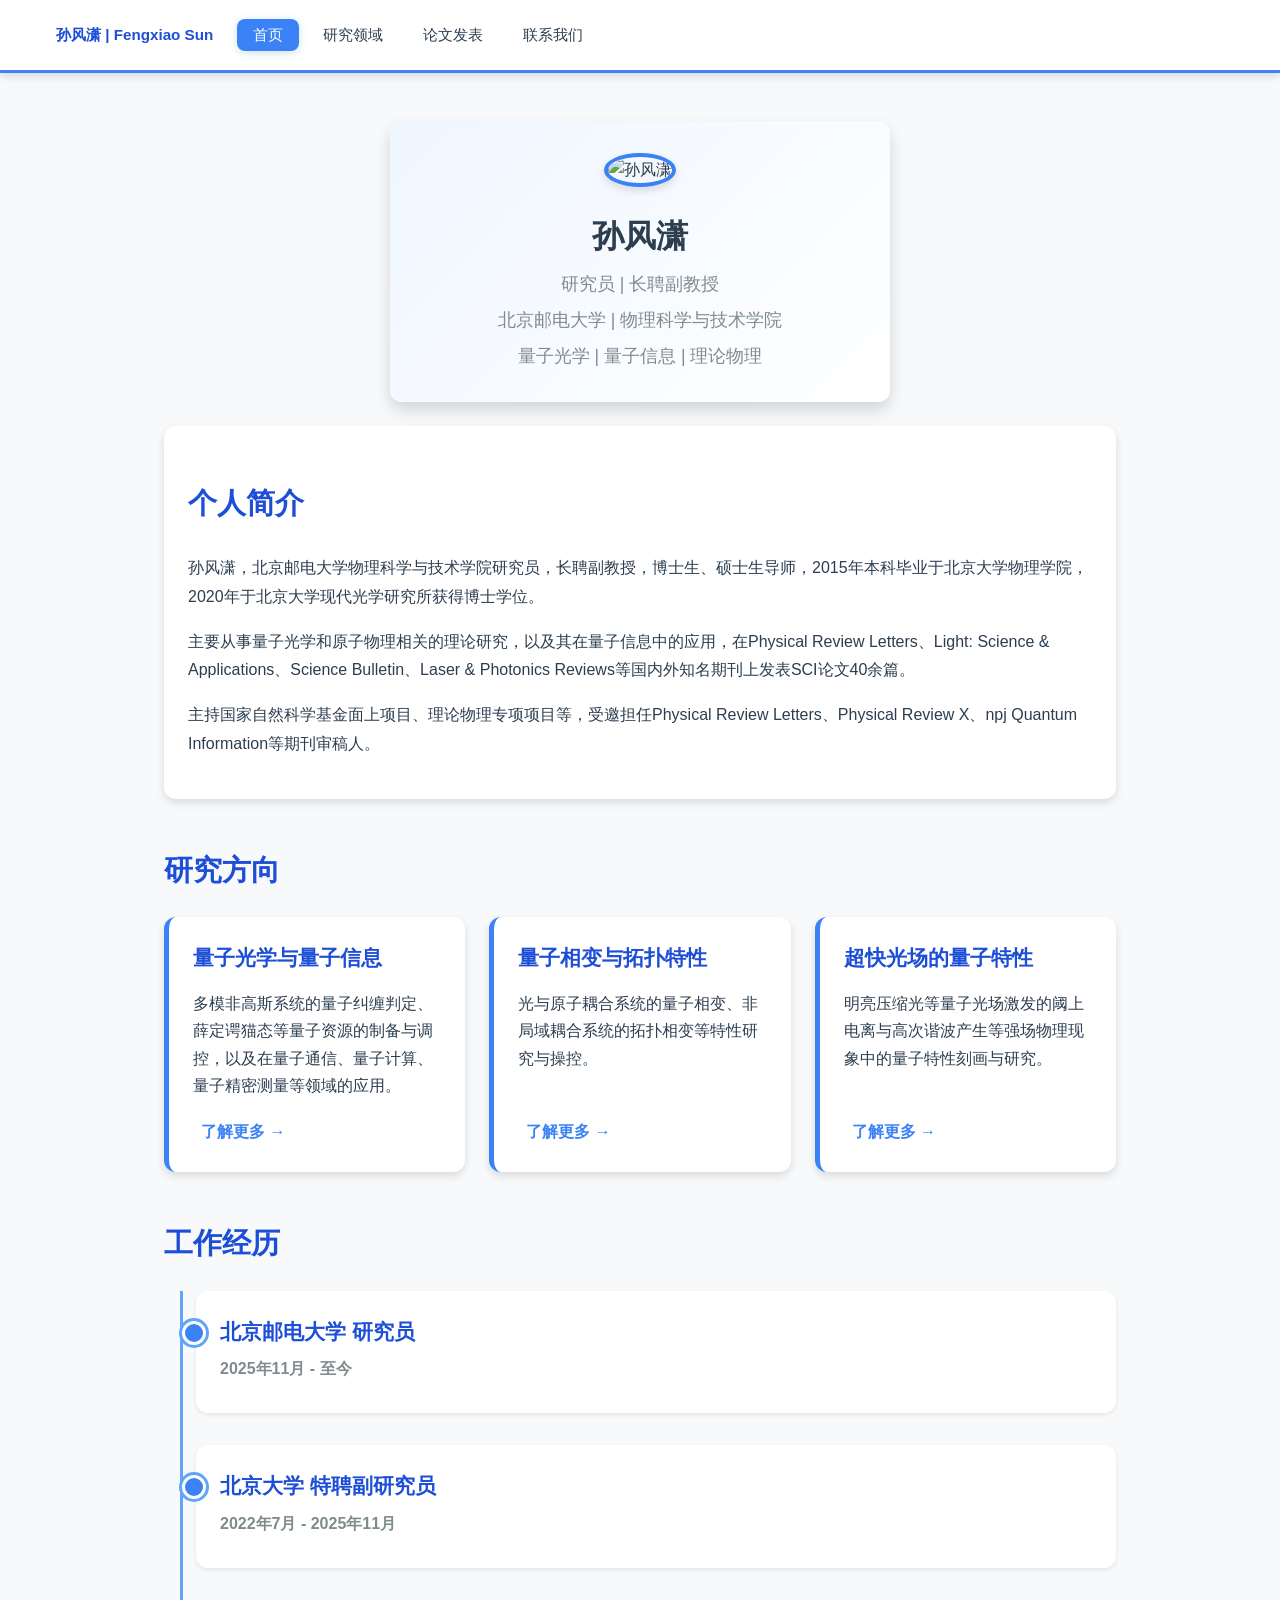
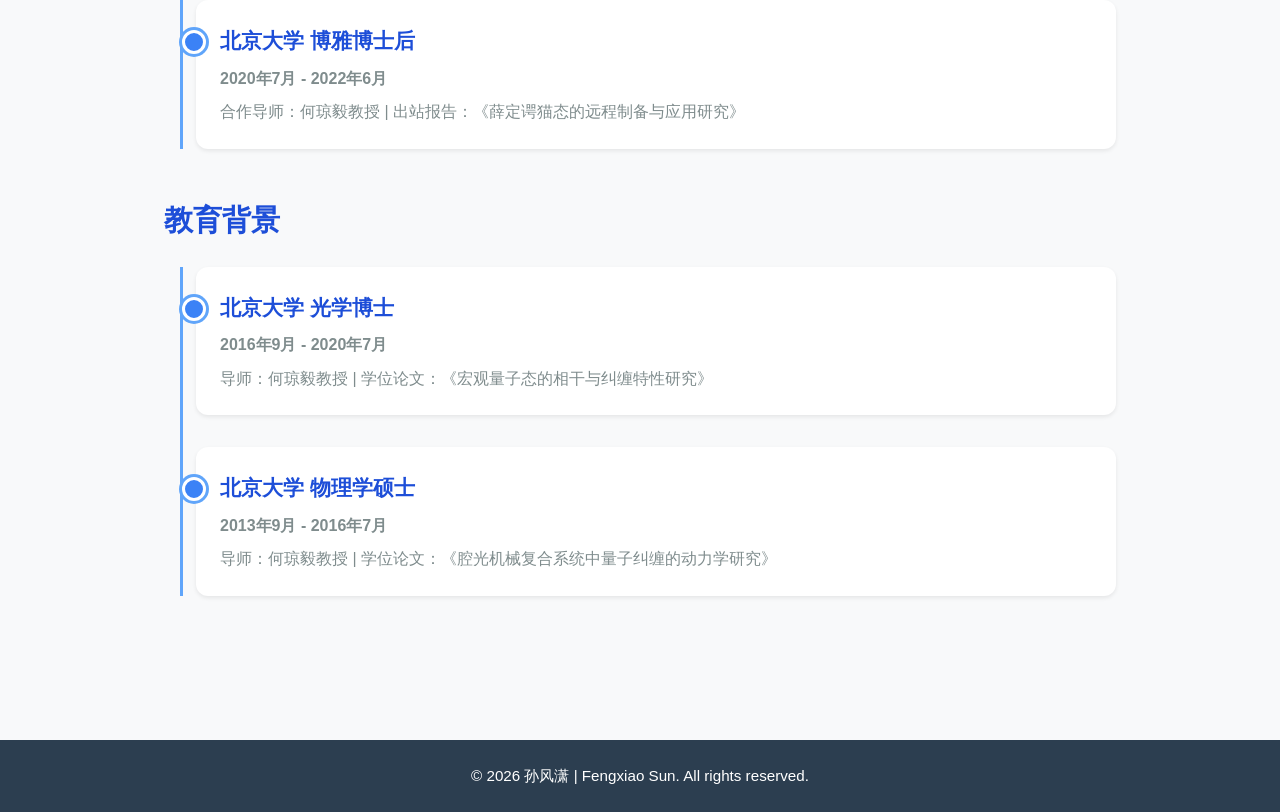
==== index.html @ 9a3701d8 "Initial commit: add site files" ====
<!DOCTYPE html>
<html lang="zh-CN">
<head>
    <meta charset="UTF-8">
    <meta name="viewport" content="width=device-width, initial-scale=1.0">
    <title>孙风潇 - 个人主页</title>
    <link rel="stylesheet" href="style.css">
    <script src="navbar.js" defer></script>
</head>
<body>
    <!-- 导航栏 -->
    <nav class="navbar">
        <div class="navbar-container">
            <a href="index.html#profile-section" class="navbar-logo">孙风潇 | Fengxiao Sun</a>
            <ul class="nav-menu">
                <li class="nav-item"><a href="index.html" class="nav-link active">首页</a></li>
                <li class="nav-item"><a href="research.html" class="nav-link">研究领域</a></li>
                <li class="nav-item"><a href="publications.html" class="nav-link">论文发表</a></li>
                <li class="nav-item"><a href="contact.html" class="nav-link">联系我们</a></li>
            </ul>
        </div>
    </nav>

    <!-- 首页内容 -->
    <main class="main-content">
        <div class="container">
            <!-- 个人信息卡片 -->
            <section class="hero-section" id="profile-section">
                <div class="profile-card">
                    <img src="imag/Fengxiao.jpg" alt="孙风潇" class="avatar-image">
                    <h1 class="profile-name">孙风潇</h1>
                    <p class="profile-title">研究员 | 长聘副教授</p>
                    <p class="profile-title">北京邮电大学 | 物理科学与技术学院</p>
                    <p class="profile-title">量子光学 | 量子信息 | 理论物理</p>
                </div>
            </section>

            <!-- 简介 -->
            <section class="intro-section intro-section-reduced">
                <h2>个人简介</h2>
                <p>孙风潇，北京邮电大学物理科学与技术学院研究员，长聘副教授，博士生、硕士生导师，2015年本科毕业于北京大学物理学院，2020年于北京大学现代光学研究所获得博士学位。</p>
                <p>主要从事量子光学和原子物理相关的理论研究，以及其在量子信息中的应用，在Physical Review Letters、Light: Science & Applications、Science Bulletin、Laser & Photonics Reviews等国内外知名期刊上发表SCI论文40余篇。</p>
                <p>主持国家自然科学基金面上项目、理论物理专项项目等，受邀担任Physical Review Letters、Physical Review X、npj Quantum Information等期刊审稿人。</p>
            </section>

            <!-- 研究方向 -->
            <section class="research-section">
                <h2>研究方向</h2>
                <div class="research-grid">
                    <div class="research-card">
                        <h3>量子光学与量子信息</h3>
                        <p>多模非高斯系统的量子纠缠判定、薛定谔猫态等量子资源的制备与调控，以及在量子通信、量子计算、量子精密测量等领域的应用。</p>
                        <a href="research.html#quantum-optics" class="read-more">了解更多 →</a>
                    </div>
                    <div class="research-card">
                        <h3>量子相变与拓扑特性</h3>
                        <p>光与原子耦合系统的量子相变、非局域耦合系统的拓扑相变等特性研究与操控。</p>
                        <a href="research.html#ultrafast-optics" class="read-more">了解更多 →</a>
                    </div>
                    <div class="research-card">
                        <h3>超快光场的量子特性</h3>
                        <p>明亮压缩光等量子光场激发的阈上电离与高次谐波产生等强场物理现象中的量子特性刻画与研究。</p>
                        <a href="research.html#quantum-computing" class="read-more">了解更多 →</a>
                    </div>
                </div>
            </section>

            <!-- 工作经历 -->
            <section class="cv-section">
                <h2>工作经历</h2>
                <div class="timeline">
                    <div class="timeline-item">
                        <div class="timeline-dot"></div>
                        <div class="timeline-content">
                            <h3>北京邮电大学 研究员</h3>
                            <p class="timeline-date">2025年11月 - 至今</p>
                        </div>
                    </div>

                    <div class="timeline-item">
                        <div class="timeline-dot"></div>
                        <div class="timeline-content">
                            <h3>北京大学 特聘副研究员</h3>
                            <p class="timeline-date">2022年7月 - 2025年11月</p>
                        </div>
                    </div>

                    <div class="timeline-item">
                        <div class="timeline-dot"></div>
                        <div class="timeline-content">
                            <h3>北京大学 博雅博士后</h3>
                            <p class="timeline-date">2020年7月 - 2022年6月</p>
                            <p>合作导师：何琼毅教授 | 出站报告：《薛定谔猫态的远程制备与应用研究》</p>
                        </div>
                    </div>


                </div>
            </section>

            <!-- 教育背景 -->
            <section class="cv-section">
                <h2>教育背景</h2>
                <div class="timeline">
                    <div class="timeline-item">
                        <div class="timeline-dot"></div>
                        <div class="timeline-content">
                            <h3>北京大学 光学博士</h3>
                            <p class="timeline-date">2016年9月 - 2020年7月</p>
                            <p>导师：何琼毅教授 | 学位论文：《宏观量子态的相干与纠缠特性研究》</p>
                        </div>
                    </div>

                    <div class="timeline-item">
                        <div class="timeline-dot"></div>
                        <div class="timeline-content">
                            <h3>北京大学 物理学硕士</h3>
                            <p class="timeline-date">2013年9月 - 2016年7月</p>
                            <p>导师：何琼毅教授 | 学位论文：《腔光机械复合系统中量子纠缠的动力学研究》</p>
                        </div>
                    </div>
                </div>
            </section>
        </div>
    </main>

    <!-- 页脚 -->
    <footer class="footer">
        <p>&copy; 2026 孙风潇 | Fengxiao Sun. All rights reserved.</p>
    </footer>
<script>window.parent.postMessage({ action: "ready" }, "*"); 
 
window.console = new Proxy(console, {
  get(target, prop) {
    if (['log', 'warn', 'error'].includes(prop)) {
      return new Proxy(target[prop], {
        apply(fn, thisArg, args) {
          fn.apply(thisArg, args);
          window.parent.postMessage({ action: 'console', 
            type: prop, 
            args: args.map((arg) => {
              try {
                return JSON.stringify(arg).replace(/^["']|["']$/g, '');
              } catch (e) {
                return arg;
              }
            }) 
          }, '*');
        }
      });
    }
    return target[prop];
  }
});
</script></body>
</html>
---- style.css ----
:root {
  /* 主色调 - 亮蓝色系 */
  --primary-color: #3b82f6;
  --primary-dark: #1d4ed8;
  --primary-light: #60a5fa;
  --primary-pale: #eff6ff;
  
  /* 文字和背景 */
  --text-dark: #2c3e50;
  --text-light: #7f8c8d;
  --bg-white: #ffffff;
  --bg-light: #f8f9fa;
  
  /* 边框和分割线 */
  --border-color: #d4e6f1;
  --border-light: #ecf0f1;
  
  /* 阴影 - Material Design */
  --shadow-sm: 0 2px 4px rgba(0, 0, 0, 0.08);
  --shadow-md: 0 4px 8px rgba(0, 0, 0, 0.12);
  --shadow-lg: 0 8px 16px rgba(0, 0, 0, 0.15);
  --shadow-xl: 0 12px 24px rgba(0, 0, 0, 0.18);
  
  /* 圆角 */
  --radius-sm: 4px;
  --radius-md: 8px;
  --radius-lg: 12px;
  --radius-xl: 16px;
  
  /* 间距 */
  --spacing-xs: 4px;
  --spacing-sm: 8px;
  --spacing-md: 16px;
  --spacing-lg: 24px;
  --spacing-xl: 32px;
  --spacing-2xl: 48px;
  
  /* 过渡效果 */
  --transition: all 0.3s ease-in-out;
}

/* ============================================
   全局重置和基础样式
   ============================================ */
* {
  margin: 0;
  padding: 0;
  box-sizing: border-box;
}

html {
  scroll-behavior: smooth;
}

body {
  font-family: -apple-system, BlinkMacSystemFont, 'Segoe UI', Roboto, 'Helvetica Neue', Arial, sans-serif;
  color: var(--text-dark);
  background-color: var(--bg-light);
  line-height: 1.6;
  font-size: 16px;
}

a {
  color: var(--primary-color);
  text-decoration: none;
  transition: var(--transition);
}

a:hover {
  color: var(--primary-dark);
}

/* ============================================
   导航栏
   ============================================ */
.navbar {
  background-color: var(--bg-white);
  box-shadow: var(--shadow-md);
  position: sticky;
  top: 0;
  z-index: 1000;
  border-bottom: 3px solid var(--primary-color);
}

.navbar-container {
  max-width: 1200px;
  margin: 0 auto;
  padding: 0 var(--spacing-md);
  display: flex;
  justify-content: flex-start;
  align-items: center;
  height: 70px;
  gap: var(--spacing-lg);
}

.navbar-logo {
  font-size: 0.95em;
  font-weight: 600;
  color: var(--primary-dark);
  white-space: nowrap;
  min-width: fit-content;
  flex-shrink: 0;
}

.nav-menu {
  display: flex;
  list-style: none;
  gap: var(--spacing-sm);
  flex: 0 1 auto;
  justify-content: center;
}

.nav-item {
  height: 100%;
  display: flex;
  align-items: center;
}

.nav-link {
  color: var(--text-dark);
  font-weight: 500;
  padding: var(--spacing-xs) var(--spacing-md);
  border-radius: var(--radius-md);
  background-color: transparent;
  transition: var(--transition);
  display: block;
  font-size: 0.95em;
}

.nav-link:hover {
  color: var(--primary-color);
  background-color: rgba(91, 163, 181, 0.08);
}

.nav-link.active {
  color: white;
  background-color: var(--primary-color);
  box-shadow: 0 2px 8px rgba(91, 163, 181, 0.3);
}

/* ============================================
   主容器和布局
   ============================================ */
.container {
  max-width: 1000px;
  margin: 0 auto;
  padding: var(--spacing-lg);
}

.main-content {
  min-height: calc(100vh - 70px - 60px);
  padding: var(--spacing-lg) 0;
}

/* ============================================
   页面标题
   ============================================ */
h1 {
  font-size: 2.5em;
  margin-bottom: var(--spacing-lg);
  color: var(--text-dark);
  border-bottom: 3px solid var(--primary-color);
  padding-bottom: var(--spacing-md);
}

h2 {
  font-size: 1.8em;
  margin-top: var(--spacing-2xl);
  margin-bottom: var(--spacing-lg);
  color: var(--primary-dark);
}

h3 {
  font-size: 1.3em;
  color: var(--text-dark);
  margin-bottom: var(--spacing-sm);
}

h4 {
  font-size: 1.1em;
  color: var(--text-dark);
  margin-bottom: var(--spacing-sm);
}

/* 章节小标题 */
.section-subtitle {
  font-size: 1.4em;
  color: var(--primary-dark);
  margin-bottom: var(--spacing-lg);
  padding-left: var(--spacing-md);
  border-left: 4px solid var(--primary-color);
  font-weight: 700;
}

/* ============================================
   首页 - 个人信息卡片
   ============================================ */
.hero-section {
  display: flex;
  justify-content: center;
  margin-bottom: var(--spacing-lg);
}

#profile-section {
  scroll-margin-top: 90px;
}

.profile-card {
  background: linear-gradient(135deg, var(--primary-pale) 0%, var(--bg-white) 100%);
  padding: var(--spacing-xl) var(--spacing-lg) var(--spacing-lg);
  border-radius: var(--radius-lg);
  text-align: center;
  box-shadow: var(--shadow-lg);
  max-width: 500px;
  width: 100%;
}

.avatar-image {
  width: 200px;
  height: 200px;
  margin: 0 auto var(--spacing-md);
  border-radius: 50%;
  box-shadow: var(--shadow-md);
  object-fit: cover;
  border: 4px solid var(--primary-color);
}

.profile-name {
  font-size: 2em;
  margin: var(--spacing-sm) 0;
  border: none;
  padding: 0;
}}

.profile-subtitle {
  font-size: 1.3em;
  color: var(--primary-color);
  margin-bottom: var(--spacing-sm);
  font-weight: 500;
}

.profile-title {
  font-size: 1.1em;
  color: var(--text-light);
  margin-bottom: var(--spacing-sm);
}

.profile-bio {
  font-size: 1em;
  color: var(--text-light);
  font-style: italic;
}

/* ============================================
   快速导航卡片
   ============================================ */
.quick-links {
  margin-bottom: var(--spacing-2xl);
}

.links-grid {
  display: grid;
  grid-template-columns: repeat(auto-fit, minmax(220px, 1fr));
  gap: var(--spacing-lg);
}

.link-card {
  background: var(--bg-white);
  padding: var(--spacing-lg);
  border-radius: var(--radius-lg);
  box-shadow: var(--shadow-md);
  text-align: center;
  transition: var(--transition);
  display: block;
  border-top: 4px solid var(--primary-color);
}

.link-card:hover {
  transform: translateY(-8px);
  box-shadow: var(--shadow-xl);
}

.link-icon {
  font-size: 2.5em;
  margin-bottom: var(--spacing-md);
}

.link-card h3 {
  margin-bottom: var(--spacing-sm);
}

.link-card p {
  color: var(--text-light);
  font-size: 0.95em;
}

/* ============================================
   简介部分
   ============================================ */
.intro-section {
  background: var(--bg-white);
  padding: 4px var(--spacing-lg) var(--spacing-lg);
  border-radius: var(--radius-lg);
  box-shadow: var(--shadow-md);
  line-height: 1.8;
}

.intro-section-reduced {
  margin-top: -var(--spacing-lg);
}

.intro-section p {
  margin-bottom: var(--spacing-md);
  color: var(--text-dark);
}

/* ============================================
   研究方向卡片
   ============================================ */
/* 首页：横向分布网格 */
.research-grid {
  display: grid;
  grid-template-columns: repeat(3, 1fr);
  gap: var(--spacing-lg);
  margin-bottom: var(--spacing-2xl);
}

/* research.html：纵向分布 */
.research-column {
  display: flex;
  flex-direction: column;
  gap: var(--spacing-lg);
  margin-bottom: var(--spacing-2xl);
}

.research-card {
  background: var(--bg-white);
  padding: var(--spacing-lg);
  border-radius: var(--radius-lg);
  box-shadow: var(--shadow-md);
  border-left: 5px solid var(--primary-color);
  transition: var(--transition);
  display: flex;
  flex-direction: column;
}

.research-card[id] {
  scroll-margin-top: 90px;
}

.research-card:hover {
  transform: translateY(-4px);
  box-shadow: var(--shadow-lg);
}

.research-card h3 {
  color: var(--primary-dark);
  margin-bottom: var(--spacing-md);
}

.research-card p {
  line-height: 1.7;
  margin-bottom: var(--spacing-md);
}

.research-card p.research-intro {
  color: var(--text-dark);
}

.paper-title {
  color: var(--text-light);
}

.paper-journal {
  color: var(--text-light);
}

/* 研究卡片图片占位符 */
.research-images {
    display: flex;
    gap: 20px;
    margin: 20px 0;
    justify-content: center;
    flex-wrap: wrap;
}

.research-figure-container {
    max-width: 420px;
    width: 100%;
    aspect-ratio: 1.414;
    perspective: 1000px;
    cursor: pointer;
}

.research-figure-inner {
    position: relative;
    width: 100%;
    height: 100%;
    transition: transform 0.6s ease-in-out;
    transform-style: preserve-3d;
}

.research-figure-container:hover .research-figure-inner {
    transform: rotateY(180deg);
}

.research-figure-front,
.research-figure-back {
    position: absolute;
    width: 100%;
    height: 100%;
    backface-visibility: hidden;
    display: flex;
    align-items: center;
    justify-content: center;
    border-radius: 8px;
    border: 2px solid #999999;
    box-shadow: 0 4px 16px rgba(0, 0, 0, 0.18);
    padding: 12px;
}

.research-figure-front {
    background-color: white;
}

.research-figure-back {
    background: linear-gradient(135deg, #f0f4f8, #ffffff);
    transform: rotateY(180deg);
    padding: 16px;
    overflow-y: auto;
    flex-direction: column;
}

.research-figure-front img {
    max-width: 100%;
    max-height: 100%;
    object-fit: contain;
}

.research-figure-back h4 {
    color: var(--primary-dark);
    margin-bottom: 12px;
    font-size: 1.05em;
    text-align: left;
    font-weight: 700;
}

.research-figure-back p {
    color: var(--text-light);
    font-size: 0.92em;
    line-height: 1.5;
    margin-bottom: 12px;
    text-align: left;
}

.research-figure-back a {
    display: block;
    color: var(--primary-color);
    font-weight: 600;
    font-size: 0.92em;
    margin-top: 12px;
    text-align: left;
}

.img-placeholder {
  flex: 1;
  height: 180px;
  background: linear-gradient(135deg, var(--border-light) 0%, #d5dbdb 100%);
  border-radius: var(--radius-md);
  display: flex;
  align-items: center;
  justify-content: center;
  color: var(--text-light);
  font-size: 0.95em;
  font-weight: 500;
  border: 2px dashed #bdc3c7;
}

.research-tags {
  display: flex;
  flex-wrap: wrap;
  gap: var(--spacing-sm);
}

.tag {
  background-color: var(--primary-pale);
  color: var(--primary-dark);
  padding: var(--spacing-xs) var(--spacing-sm);
  border-radius: var(--radius-sm);
  font-size: 0.85em;
  font-weight: 500;
}

/* "了解更多"链接 */
.read-more {
  display: inline-block;
  color: var(--primary-color);
  font-weight: 600;
  padding: var(--spacing-xs) var(--spacing-sm);
  border-radius: var(--radius-sm);
  background-color: transparent;
  transition: var(--transition);
  margin-top: auto;
}

.read-more:hover {
  color: var(--primary-dark);
  background-color: var(--primary-pale);
}

/* 相关工作部分 */
.related-work {
  margin-top: var(--spacing-lg);
  padding-top: var(--spacing-lg);
  border-top: 2px solid var(--border-light);
}

.related-work h4 {
  color: var(--primary-dark);
  margin-bottom: var(--spacing-md);
  font-size: 1em;
}

.related-work ul {
  list-style: none;
  padding: 0;
}

.related-work li {
  margin-bottom: var(--spacing-sm);
  padding-left: var(--spacing-lg);
  position: relative;
  font-size: 0.95em;
}

.related-work li a {
  color: var(--text-light);
}

.related-work li a:hover {
  color: var(--primary-color);
}

.related-work li::before {
  content: '[●]';
  position: absolute;
  left: 0;
  color: var(--primary-color);
  font-weight: bold;
}

/* ============================================
   当前项目
   ============================================ */
.current-projects {
  margin-bottom: var(--spacing-2xl);
}

.project-list {
  display: grid;
  grid-template-columns: repeat(auto-fit, minmax(280px, 1fr));
  gap: var(--spacing-lg);
}

.project-column {
  display: flex;
  flex-direction: column;
  gap: var(--spacing-lg);
}

.project-item {
  background: var(--bg-white);
  padding: var(--spacing-lg);
  border-radius: var(--radius-lg);
  box-shadow: var(--shadow-md);
  border-left: 5px solid var(--primary-color);
}

.project-item h4 {
  color: var(--primary-dark);
  margin-bottom: var(--spacing-sm);
}

.project-item p {
  color: var(--text-light);
  margin-bottom: var(--spacing-sm);
  font-size: 0.95em;
}

/* ============================================
   论文发表统计
   ============================================ */
.publication-stats {
  display: grid;
  grid-template-columns: repeat(auto-fit, minmax(150px, 1fr));
  gap: var(--spacing-lg);
  margin-bottom: var(--spacing-2xl);
}

.stat-card {
  background: linear-gradient(135deg, var(--primary-color), var(--primary-light));
  color: white;
  padding: var(--spacing-lg);
  border-radius: var(--radius-lg);
  text-align: center;
  box-shadow: var(--shadow-md);
}

.stat-card h3 {
  font-size: 2em;
  color: white;
  margin-bottom: var(--spacing-sm);
}

.stat-card p {
  color: rgba(255, 255, 255, 0.9);
}

/* ============================================
   论文列表
   ============================================ */
.publication-list {
  margin-bottom: var(--spacing-2xl);
}

.publication-item {
  background: var(--bg-white);
  padding: var(--spacing-lg);
  margin-bottom: var(--spacing-lg);
  border-radius: var(--radius-lg);
  box-shadow: var(--shadow-md);
  border-left: 5px solid var(--primary-color);
  display: flex;
  gap: var(--spacing-lg);
}

.pub-year {
  min-width: 60px;
  font-weight: 700;
  color: var(--primary-color);
  font-size: 1.2em;
}

.pub-content {
  flex: 1;
}

.pub-content h4 {
  color: var(--text-dark);
  margin-bottom: var(--spacing-sm);
}

.pub-authors {
  font-size: 0.95em;
  color: var(--text-light);
  margin-bottom: var(--spacing-sm);
}

.pub-journal {
  color: var(--text-light);
  font-size: 0.95em;
  margin-bottom: var(--spacing-sm);
}

.pub-doi {
  color: var(--primary-color);
  font-size: 0.9em;
}

.publication-note {
  text-align: center;
  color: var(--text-light);
  margin-top: var(--spacing-lg);
}

/* ============================================
   简历 - 时间线
   ============================================ */
.cv-section {
  margin-bottom: var(--spacing-2xl);
}

.timeline {
  position: relative;
  padding-left: var(--spacing-xl);
}

.timeline::before {
  content: '';
  position: absolute;
  left: var(--spacing-md);
  top: 0;
  bottom: 0;
  width: 3px;
  background-color: var(--primary-light);
}

.timeline-item {
  position: relative;
  margin-bottom: var(--spacing-xl);
  background: var(--bg-white);
  padding: var(--spacing-lg);
  border-radius: var(--radius-lg);
  box-shadow: var(--shadow-sm);
}

.timeline-dot {
  position: absolute;
  left: -14px;
  top: 30px;
  width: 24px;
  height: 24px;
  background-color: var(--primary-color);
  border: 3px solid var(--bg-white);
  border-radius: 50%;
  box-shadow: 0 0 0 3px var(--primary-light);
}

.timeline-content h3 {
  color: var(--primary-dark);
}

.timeline-date {
  color: var(--primary-color);
  font-weight: 600;
  margin-bottom: var(--spacing-sm);
}

.timeline-content p {
  color: var(--text-light);
}

/* ============================================
   荣誉奖励网格
   ============================================ */
.awards-grid {
  display: grid;
  grid-template-columns: repeat(auto-fit, minmax(250px, 1fr));
  gap: var(--spacing-lg);
  margin-bottom: var(--spacing-2xl);
}

.award-item {
  background: var(--bg-white);
  padding: var(--spacing-lg);
  border-radius: var(--radius-lg);
  box-shadow: var(--shadow-sm);
  border-top: 4px solid var(--primary-color);
  transition: var(--transition);
}

.award-item:hover {
  transform: translateY(-4px);
  box-shadow: var(--shadow-md);
}

.award-item h4 {
  color: var(--primary-dark);
  margin-bottom: var(--spacing-sm);
}

.award-item p {
  color: var(--text-light);
  font-size: 0.95em;
  margin-bottom: var(--spacing-sm);
}

/* ============================================
   学术服务列表
   ============================================ */
.service-list {
  display: grid;
  grid-template-columns: repeat(auto-fit, minmax(300px, 1fr));
  gap: var(--spacing-lg);
  margin-bottom: var(--spacing-2xl);
}

.service-item {
  background: var(--bg-white);
  padding: var(--spacing-lg);
  border-radius: var(--radius-lg);
  box-shadow: var(--shadow-sm);
  border-left: 5px solid var(--primary-light);
}

.service-item h4 {
  color: var(--primary-dark);
  margin-bottom: var(--spacing-md);
}

.service-item ul {
  list-style: none;
  padding: 0;
}

.service-item li {
  color: var(--text-light);
  margin-bottom: var(--spacing-sm);
  padding-left: var(--spacing-md);
  position: relative;
}

.service-item li::before {
  content: '▸';
  position: absolute;
  left: 0;
  color: var(--primary-color);
}

/* ============================================
   联系方式卡片
   ============================================ */
.contact-section {
  margin-bottom: var(--spacing-2xl);
}

.contact-grid {
  display: grid;
  grid-template-columns: repeat(auto-fit, minmax(250px, 1fr));
  gap: var(--spacing-lg);
}

.contact-card {
  background: var(--bg-white);
  padding: var(--spacing-lg);
  border-radius: var(--radius-lg);
  box-shadow: var(--shadow-md);
  text-align: center;
  border-top: 4px solid var(--primary-color);
  transition: var(--transition);
}

.contact-card:hover {
  transform: translateY(-4px);
  box-shadow: var(--shadow-lg);
}

.contact-icon {
  font-size: 2.5em;
  margin-bottom: var(--spacing-md);
}

.contact-card a {
  color: var(--primary-color);
  font-weight: 500;
}

.contact-note {
  color: var(--text-light);
  font-size: 0.9em;
  margin-top: var(--spacing-sm);
}

/* ============================================
   社交媒体链接
   ============================================ */
.social-section {
  margin-bottom: var(--spacing-2xl);
}

.social-links {
  display: flex;
  flex-wrap: wrap;
  gap: var(--spacing-md);
  justify-content: center;
}

.social-link {
  background: linear-gradient(135deg, var(--primary-color), var(--primary-light));
  color: white;
  padding: var(--spacing-md) var(--spacing-lg);
  border-radius: var(--radius-lg);
  display: inline-flex;
  align-items: center;
  gap: var(--spacing-md);
  font-weight: 700;
  transition: var(--transition);
  box-shadow: var(--shadow-md);
  font-size: 1.05em;
}

.social-link:hover {
  transform: translateY(-4px);
  box-shadow: var(--shadow-lg);
  color: white;
}

.social-icon-img {
  width: 32px;
  height: 32px;
  object-fit: contain;
  filter: brightness(0) invert(1);
}

.social-icon-img[src*="ID.png"] {
  width: 32px;
  height: 32px;
}

/* ============================================
   合作和办公时间卡片
   ============================================ */
.collaboration-card,
.hours-card {
  background: var(--bg-white);
  padding: var(--spacing-lg);
  border-radius: var(--radius-lg);
  box-shadow: var(--shadow-md);
  border-left: 5px solid var(--primary-color);
  margin-bottom: var(--spacing-lg);
}

.collaboration-card ul {
  list-style: none;
  padding: 0;
}

.collaboration-card li {
  color: var(--text-light);
  margin-bottom: var(--spacing-md);
  padding-left: var(--spacing-lg);
  position: relative;
  line-height: 1.7;
}

.collaboration-card li::before {
  content: '✓';
  position: absolute;
  left: 0;
  color: var(--primary-color);
  font-weight: bold;
}

.hours-card p {
  color: var(--text-light);
  margin-bottom: var(--spacing-md);
}

/* ============================================
   联系方式卡片（横向分布）
   ============================================ */
.contact-info-section {
  margin-bottom: var(--spacing-2xl);
}

.contact-info-grid {
  display: grid;
  grid-template-columns: repeat(2, 1fr);
  gap: var(--spacing-lg);
}

.contact-info-card {
  background: var(--bg-white);
  padding: var(--spacing-lg);
  border-radius: var(--radius-lg);
  box-shadow: var(--shadow-md);
  border-left: 5px solid var(--primary-color);
}

.contact-info-card h3 {
  color: var(--primary-dark);
  margin-bottom: var(--spacing-md);
}

.contact-info-card p {
  color: var(--text-light);
  line-height: 1.7;
}

.contact-info-card a {
  color: var(--primary-color);
  font-weight: 500;
}

/* ============================================
   页脚
   ============================================ */
.footer {
  background-color: var(--text-dark);
  color: white;
  text-align: center;
  padding: var(--spacing-lg);
  margin-top: var(--spacing-2xl);
  font-size: 0.95em;
}

/* ============================================
   响应式设计 - 平板
   ============================================ */
@media (max-width: 768px) {
  .navbar-container {
    flex-direction: column;
    height: auto;
    padding: var(--spacing-md) 0;
    gap: var(--spacing-md);
  }

  .nav-menu {
    flex-wrap: wrap;
    justify-content: center;
    gap: var(--spacing-md);
  }

  h1 {
    font-size: 2em;
  }

  h2 {
    font-size: 1.5em;
  }

  .section-subtitle {
    font-size: 1.2em;
  }

  .container {
    padding: var(--spacing-md);
  }

  .main-content {
    padding: var(--spacing-lg) 0;
  }

  .publication-item {
    flex-direction: column;
  }

  .pub-year {
    min-width: auto;
    margin-bottom: var(--spacing-sm);
  }

  .research-images {
    flex-direction: column;
  }

  .img-placeholder {
    height: 140px;
  }

  .links-grid,
  .research-grid,
  .project-list,
  .publication-stats,
  .contact-grid,
  .contact-info-grid,
  .awards-grid,
  .service-list {
    grid-template-columns: 1fr;
  }

  /* 平板上研究卡片保持横向但调整为2列 */
  .research-grid {
    grid-template-columns: repeat(2, 1fr);
  }
}

/* ============================================
   响应式设计 - 手机
   ============================================ */
@media (max-width: 480px) {
  body {
    font-size: 14px;
  }

  h1 {
    font-size: 1.6em;
  }

  h2 {
    font-size: 1.3em;
  }

  .section-subtitle {
    font-size: 1.1em;
  }

  .navbar-logo {
    font-size: 1em;
  }

  .nav-menu {
    gap: var(--spacing-sm);
  }

  .nav-link {
    font-size: 0.9em;
    padding: 0 var(--spacing-xs);
  }

  .container {
    padding: var(--spacing-sm);
  }

  .profile-card {
    padding: var(--spacing-lg);
  }

  .avatar-image {
    width: 120px;
    height: 120px;
  }

  .profile-name {
    font-size: 1.5em;
  }

  .social-links {
    gap: var(--spacing-sm);
  }

  .social-link {
    padding: var(--spacing-sm) var(--spacing-md);
    font-size: 0.9em;
  }

  .timeline {
    padding-left: var(--spacing-lg);
  }

  .timeline::before {
    left: var(--spacing-sm);
  }

  .timeline-dot {
    left: -12px;
  }
}
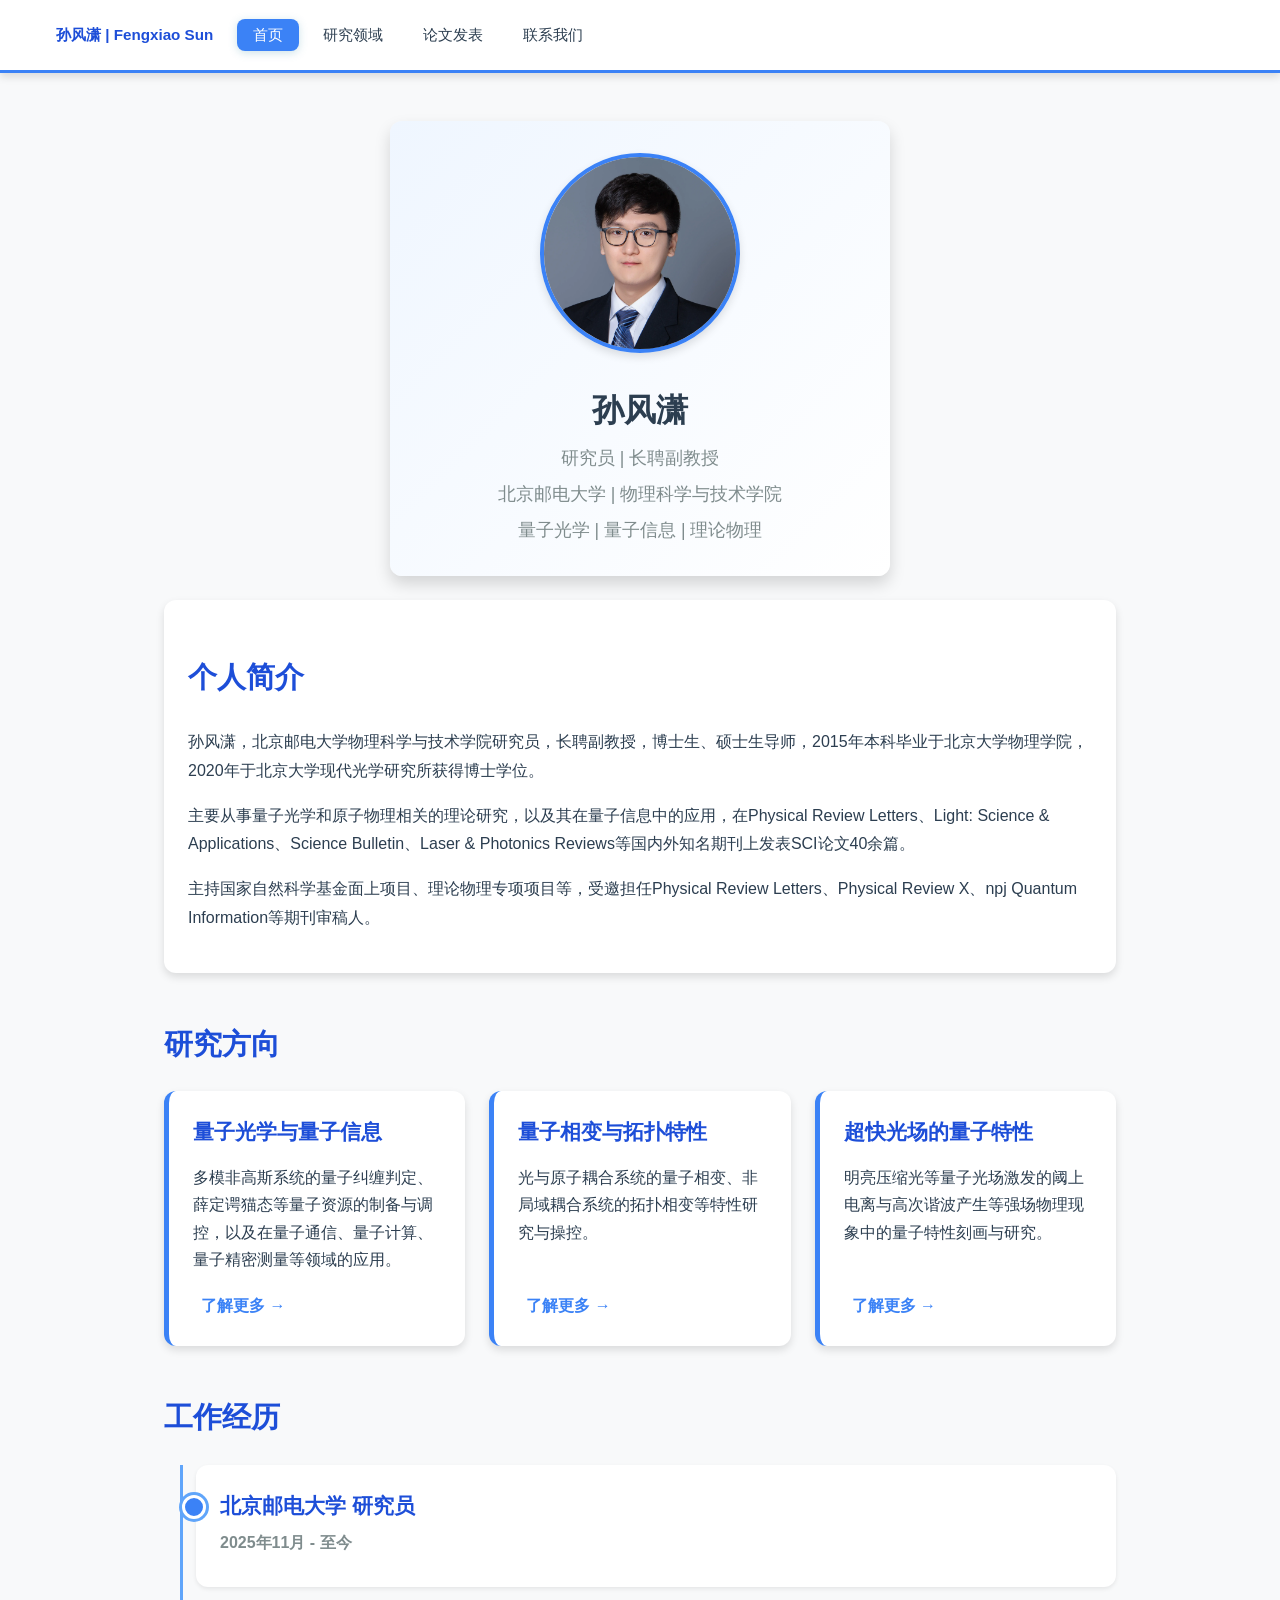
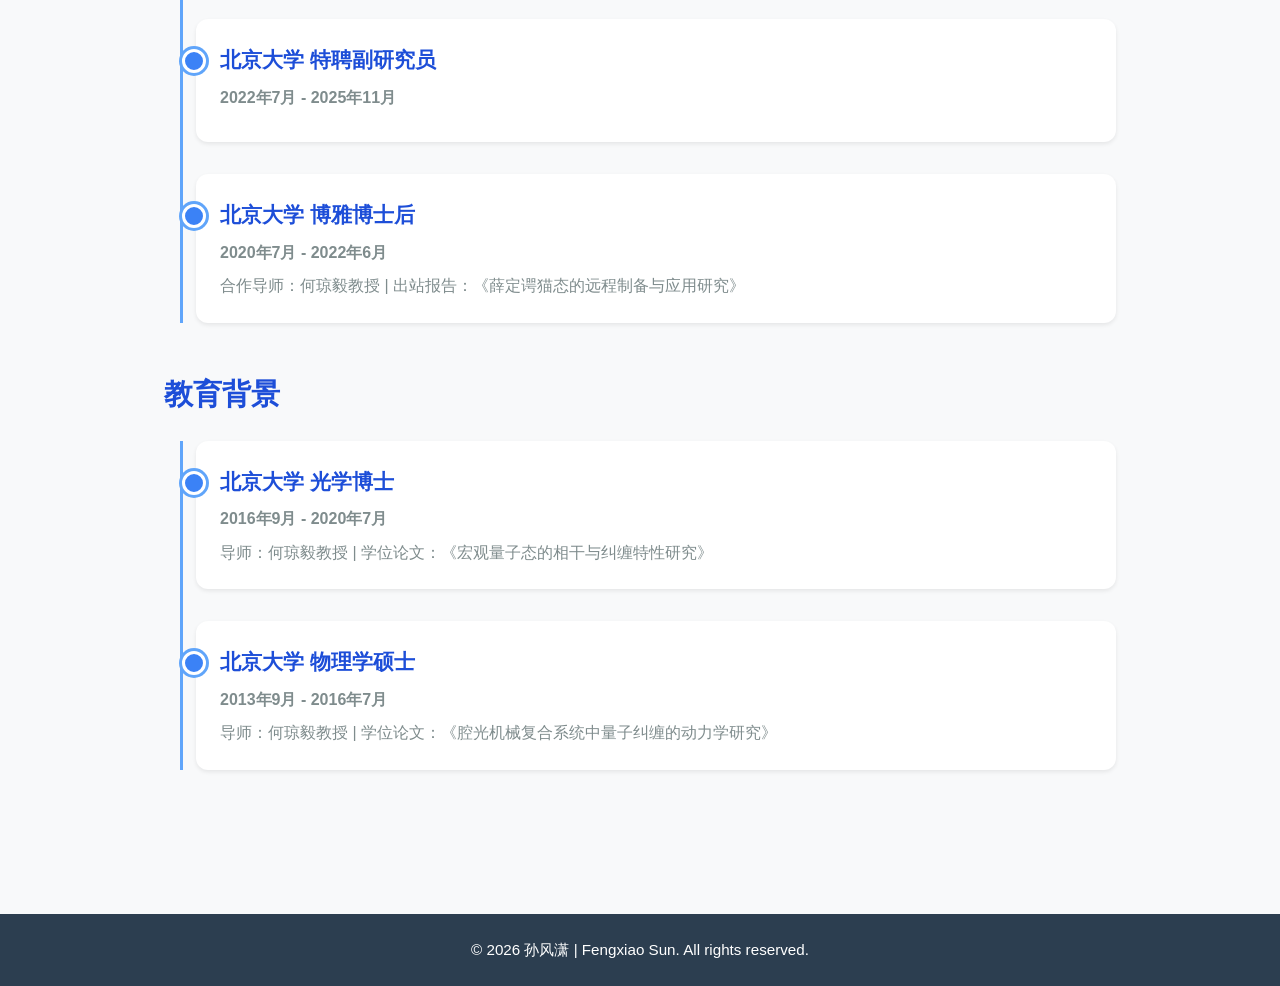
==== commit eefbf72e: "Update Publications and Pictures" ====
--- a/index.html
+++ b/index.html
@@ -27,7 +27,7 @@
             <!-- 个人信息卡片 -->
             <section class="hero-section" id="profile-section">
                 <div class="profile-card">
-                    <img src="imag/Fengxiao.jpg" alt="孙风潇" class="avatar-image">
+                    <img src="imag/Fengxiao.webp" alt="孙风潇" class="avatar-image">
                     <h1 class="profile-name">孙风潇</h1>
                     <p class="profile-title">研究员 | 长聘副教授</p>
                     <p class="profile-title">北京邮电大学 | 物理科学与技术学院</p>
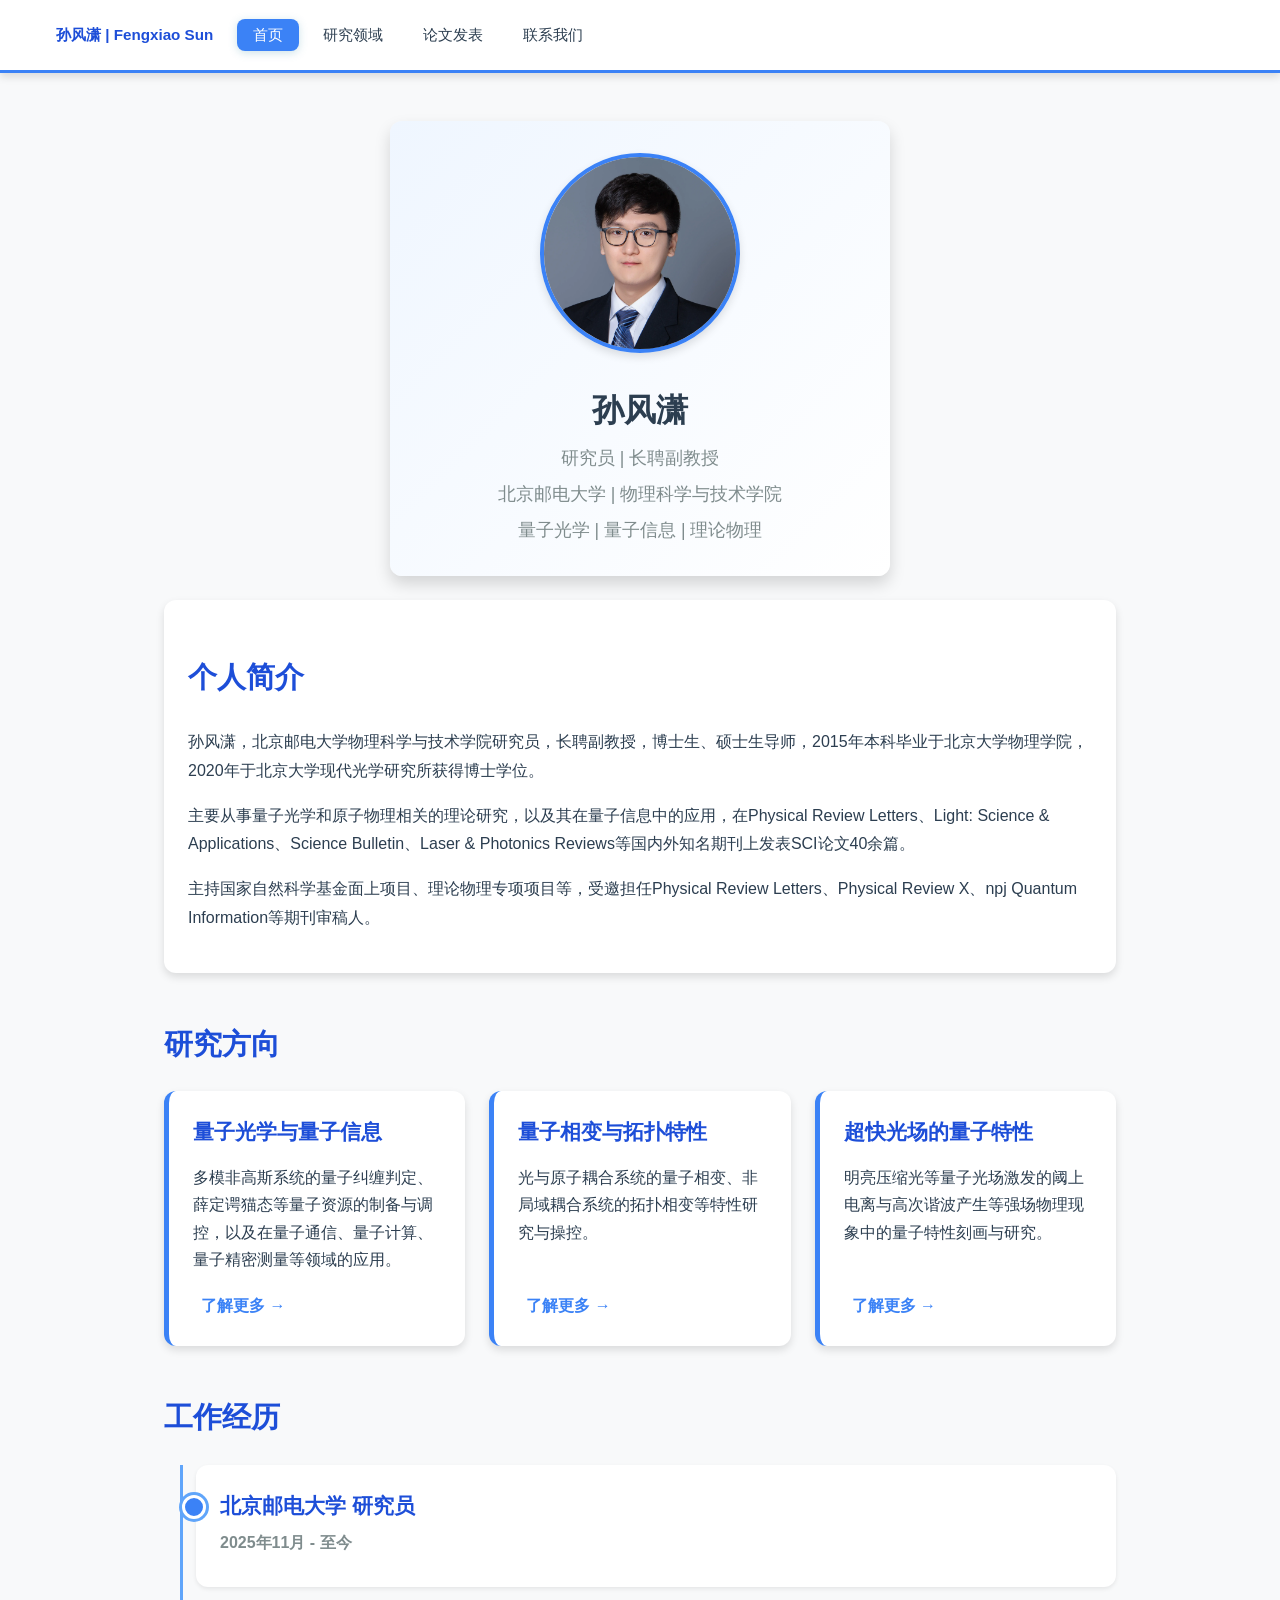
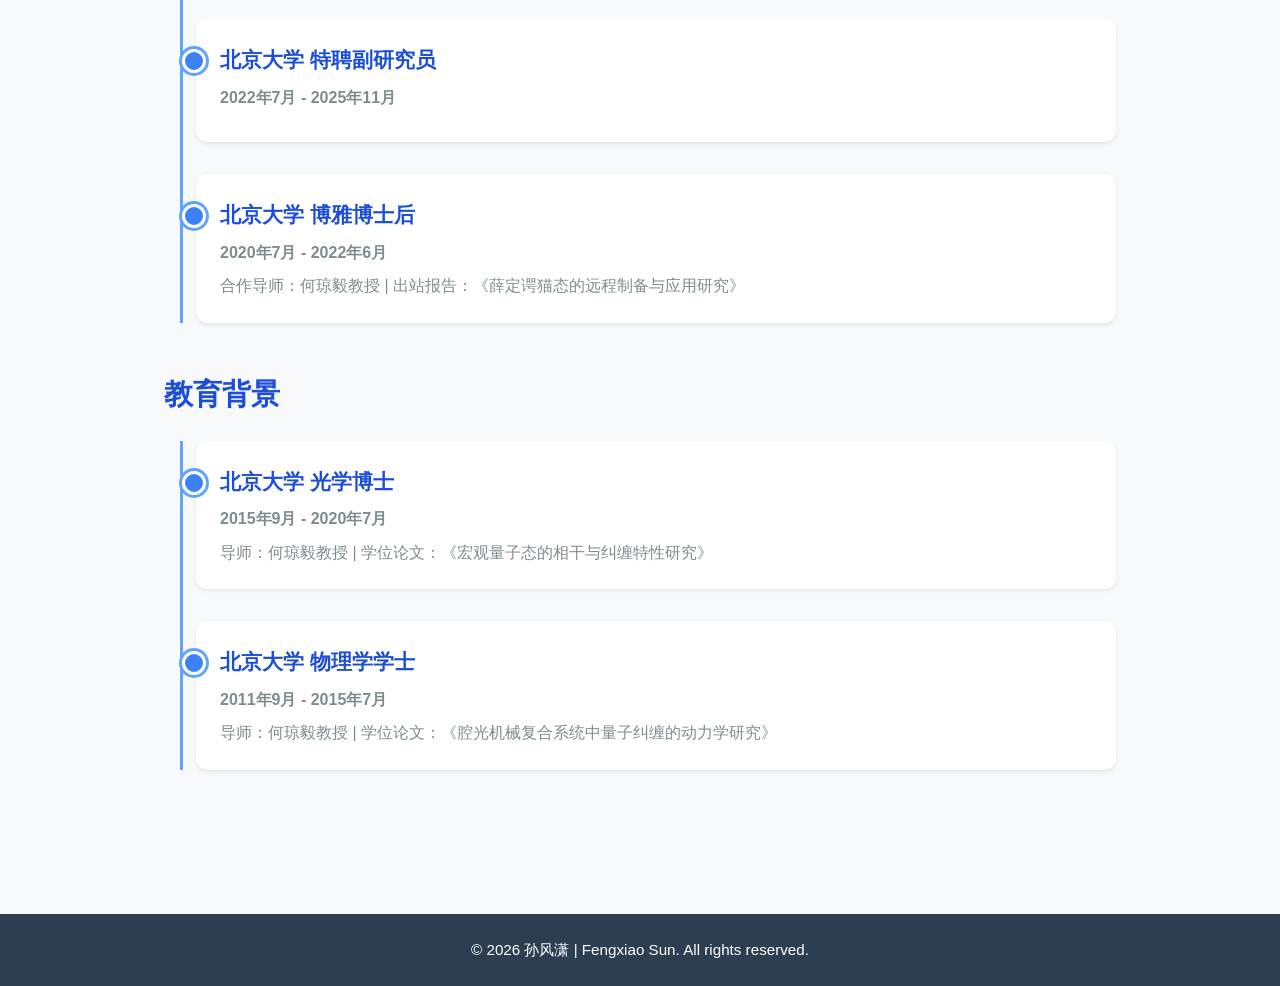
==== commit 3b17bfce: "fix bugs of education" ====
--- a/index.html
+++ b/index.html
@@ -106,7 +106,7 @@
                         <div class="timeline-dot"></div>
                         <div class="timeline-content">
                             <h3>北京大学 光学博士</h3>
-                            <p class="timeline-date">2016年9月 - 2020年7月</p>
+                            <p class="timeline-date">2015年9月 - 2020年7月</p>
                             <p>导师：何琼毅教授 | 学位论文：《宏观量子态的相干与纠缠特性研究》</p>
                         </div>
                     </div>
@@ -114,8 +114,8 @@
                     <div class="timeline-item">
                         <div class="timeline-dot"></div>
                         <div class="timeline-content">
-                            <h3>北京大学 物理学硕士</h3>
-                            <p class="timeline-date">2013年9月 - 2016年7月</p>
+                            <h3>北京大学 物理学学士</h3>
+                            <p class="timeline-date">2011年9月 - 2015年7月</p>
                             <p>导师：何琼毅教授 | 学位论文：《腔光机械复合系统中量子纠缠的动力学研究》</p>
                         </div>
                     </div>
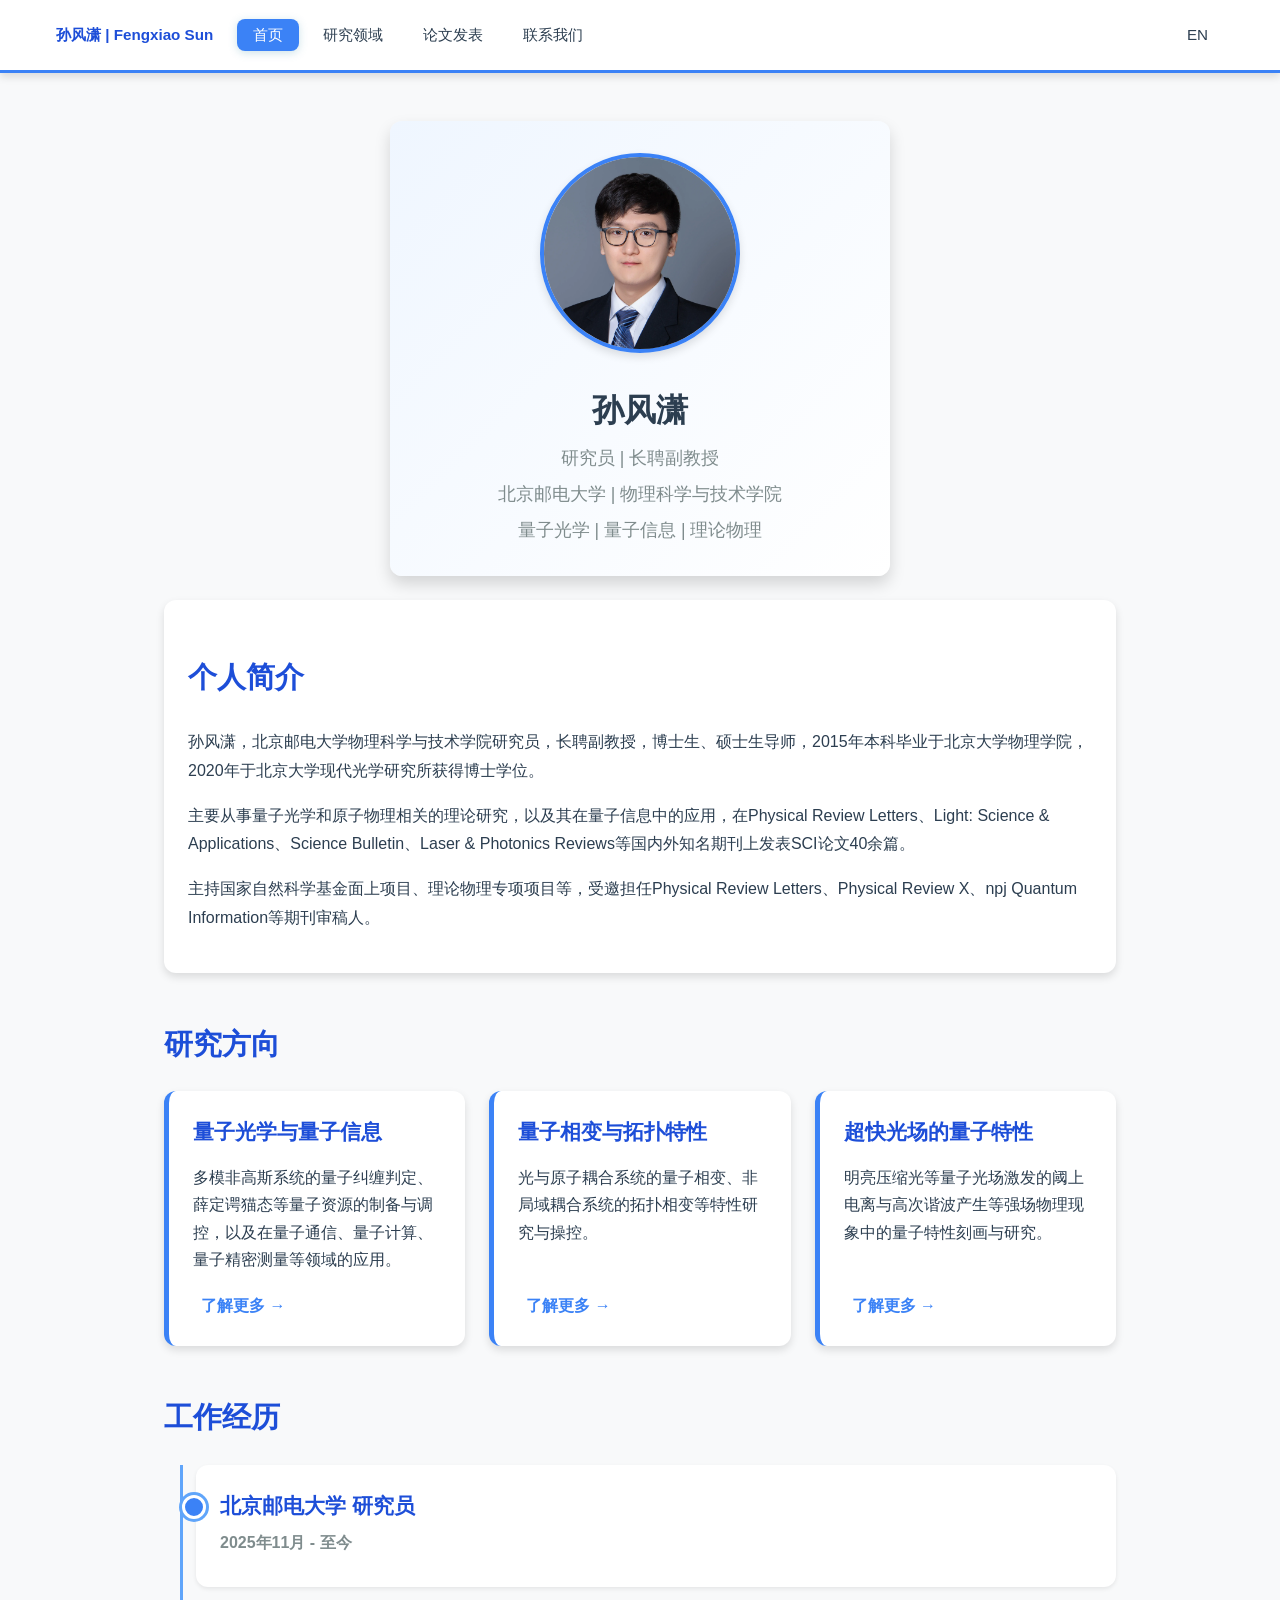
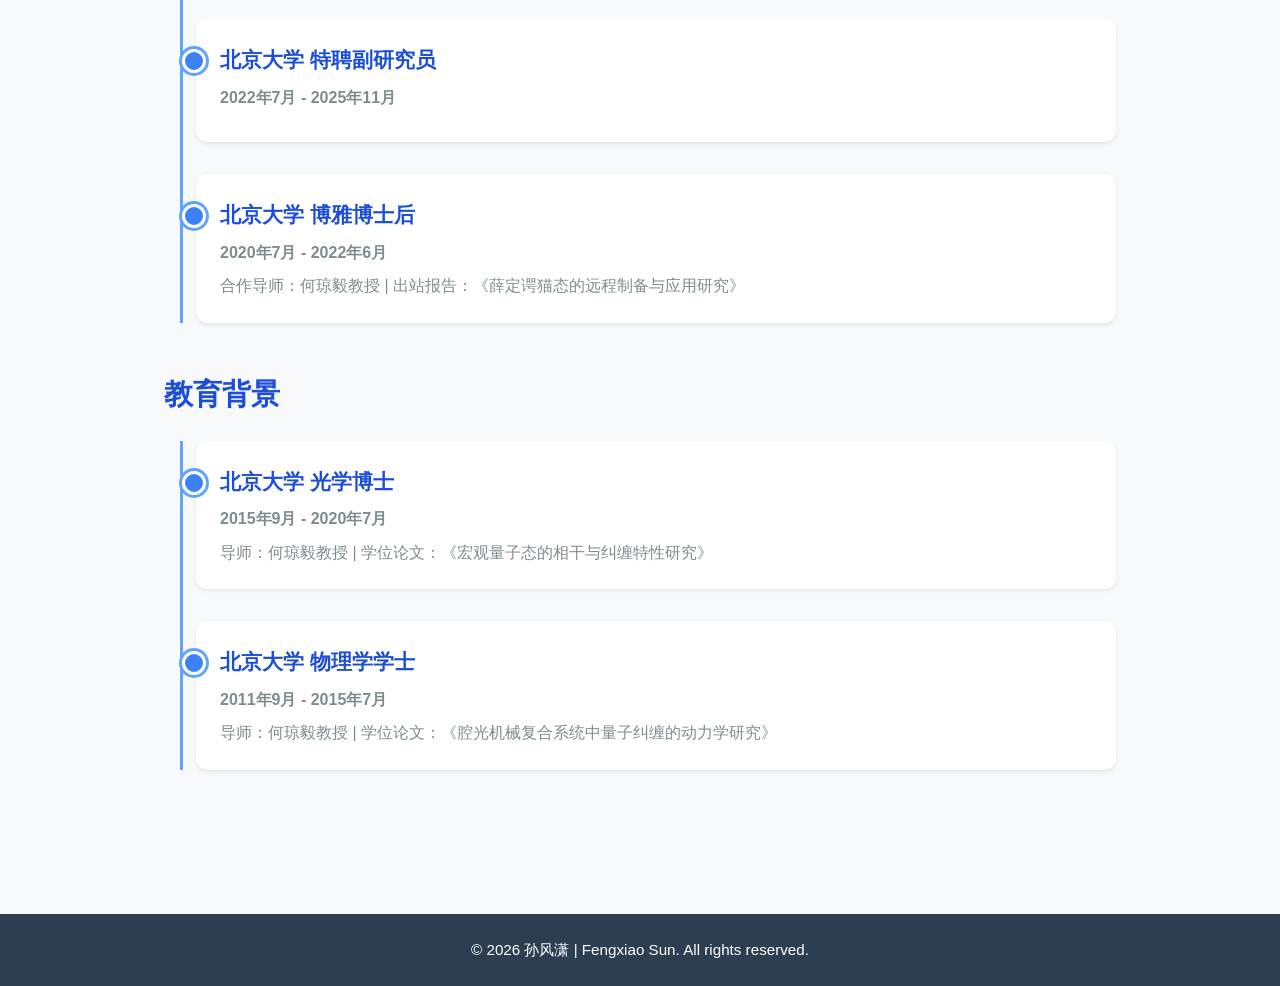
==== commit ef329d63: "Add English version" ====
--- a/index.html
+++ b/index.html
@@ -13,10 +13,11 @@
         <div class="navbar-container">
             <a href="index.html#profile-section" class="navbar-logo">孙风潇 | Fengxiao Sun</a>
             <ul class="nav-menu">
-                <li class="nav-item"><a href="index.html" class="nav-link active">首页</a></li>
-                <li class="nav-item"><a href="research.html" class="nav-link">研究领域</a></li>
-                <li class="nav-item"><a href="publications.html" class="nav-link">论文发表</a></li>
-                <li class="nav-item"><a href="contact.html" class="nav-link">联系我们</a></li>
+                <li class="nav-item"><a href="index.html" class="nav-link" data-nav-key="home">首页</a></li>
+                <li class="nav-item"><a href="research.html" class="nav-link" data-nav-key="research">研究领域</a></li>
+                <li class="nav-item"><a href="publications.html" class="nav-link" data-nav-key="publications">论文发表</a></li>
+                <li class="nav-item"><a href="contact.html" class="nav-link" data-nav-key="contact">联系我们</a></li>
+                <li class="nav-item nav-language-item"><a href="index-en.html" class="nav-link">EN</a></li>
             </ul>
         </div>
     </nav>
--- a/style.css
+++ b/style.css
@@ -106,8 +106,12 @@
   display: flex;
   list-style: none;
   gap: var(--spacing-sm);
-  flex: 0 1 auto;
+  flex: 1 1 auto;
   justify-content: center;
+}
+
+.nav-language-item {
+  margin-left: auto;
 }
 
 .nav-item {
@@ -597,6 +601,13 @@
   margin-bottom: var(--spacing-2xl);
 }
 
+.stats-update-note {
+  margin: calc(-1 * var(--spacing-lg)) 0 var(--spacing-xl);
+  color: var(--text-light);
+  font-size: 0.8em;
+  text-align: right;
+}
+
 .stat-card {
   background: linear-gradient(135deg, var(--primary-color), var(--primary-light));
   color: white;
@@ -996,7 +1007,8 @@
   }
 
   .nav-menu {
-    flex-wrap: wrap;
+    flex-wrap: wrap;
+    margin-left: 0;
     justify-content: center;
     gap: var(--spacing-md);
   }
@@ -1125,4 +1137,24 @@
   .timeline-dot {
     left: -12px;
   }
+}
+@media (min-width: 769px) {
+  .profile-card-en {
+    box-sizing: border-box;
+    width: fit-content;
+    max-width: 100%;
+  }
+
+  .profile-card-en .profile-title {
+    white-space: nowrap;
+  }
+}
+@media (max-width: 768px) {
+  .nav-language-item {
+    margin-left: 0;
+  }
+}
+
+.project-list-stacked {
+  grid-template-columns: 1fr;
 }
